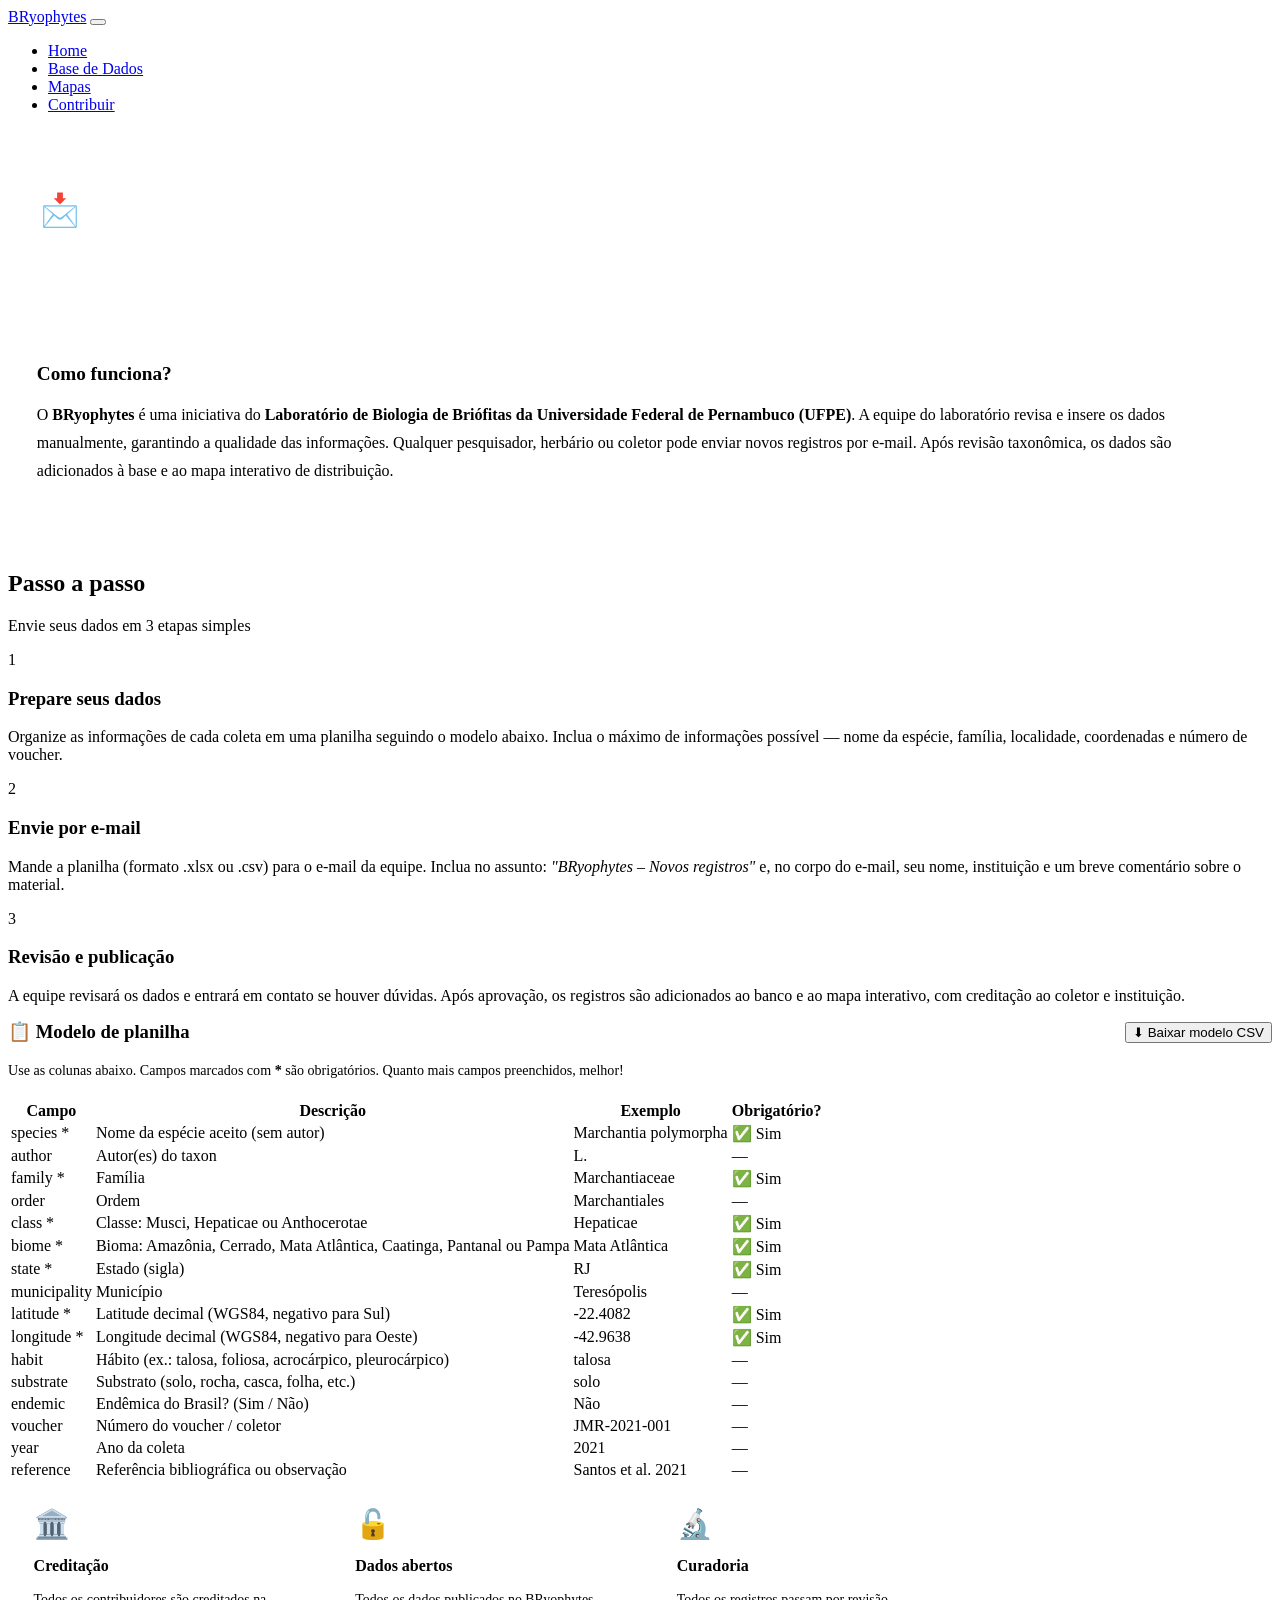
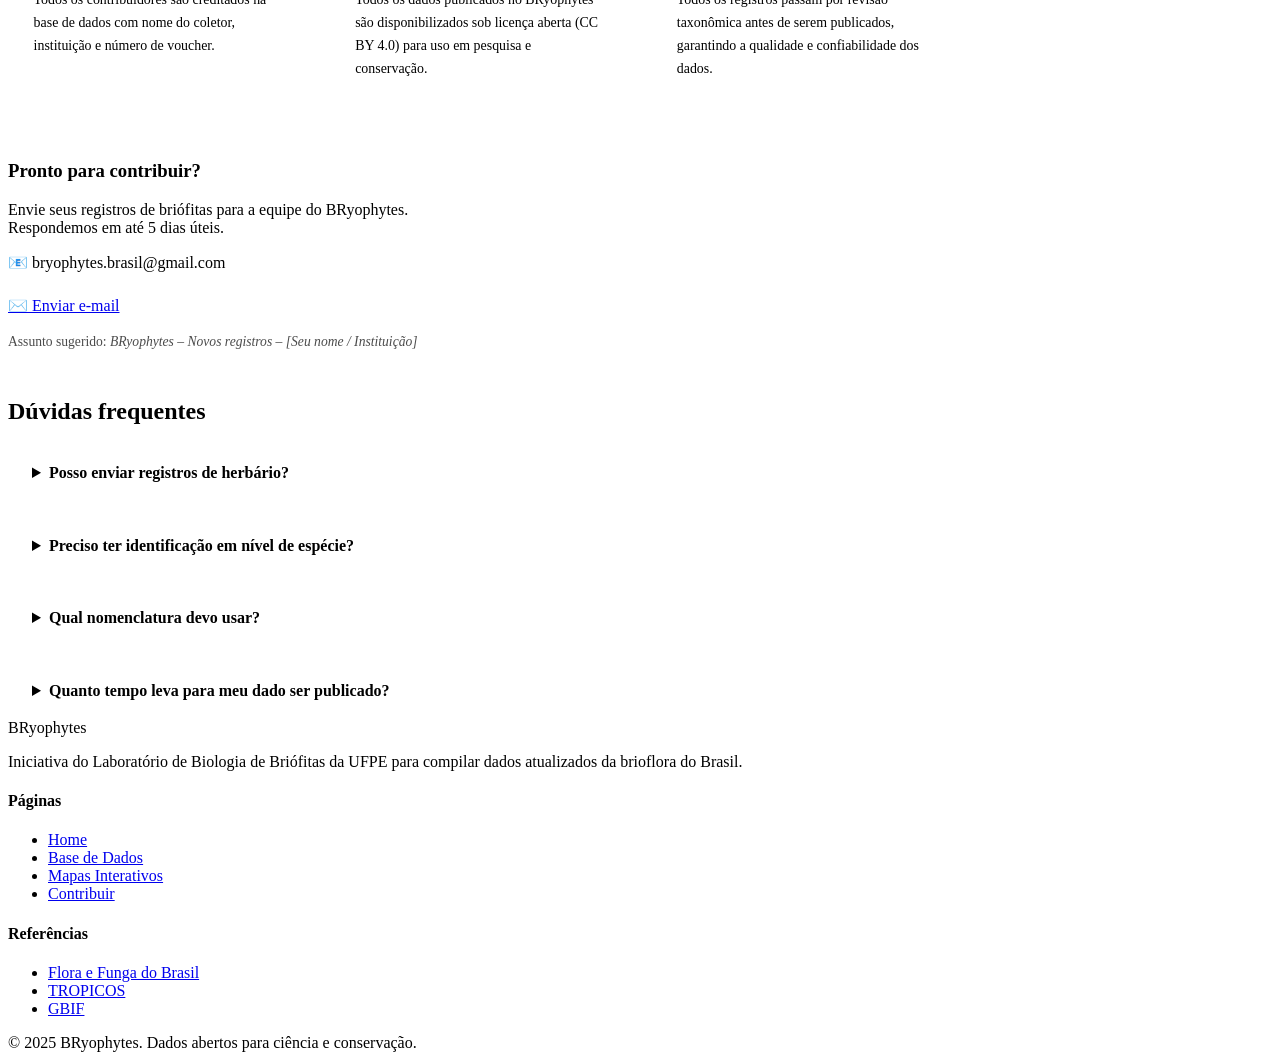
==== CONTRI~1.HTM @ c642d2b9 "Add files via upload" ====
<!DOCTYPE html>
<html lang="pt-BR">
<head>
    <meta charset="UTF-8">
    <meta name="viewport" content="width=device-width, initial-scale=1.0">
    <title>Contribuir — BRyophytes</title>
    <meta name="description" content="Como contribuir com dados de ocorrência de briófitas para o BRyophytes.">
    <link rel="stylesheet" href="css/style.css">
    <link rel="icon" href="data:image/svg+xml,<svg xmlns='http://www.w3.org/2000/svg' viewBox='0 0 100 100'><text y='.9em' font-size='90'>🌿</text></svg>">
</head>
<body>

<!-- NAVIGATION -->
<nav class="navbar">
    <a class="navbar-brand" href="index.html"><span class="br">BR</span>yophytes</a>
    <button class="hamburger" onclick="toggleMenu()" aria-label="Menu">
        <span></span><span></span><span></span>
    </button>
    <ul class="navbar-menu" id="nav-menu">
        <li><a href="index.html">Home</a></li>
        <li><a href="database.html">Base de Dados</a></li>
        <li><a href="maps.html">Mapas</a></li>
        <li><a href="contribute.html" class="active">Contribuir</a></li>
    </ul>
</nav>

<!-- PAGE HEADER -->
<div style="background: linear-gradient(135deg, var(--dark), var(--primary)); color:white; padding: 2.5rem 2rem;">
    <div style="max-width:1200px; margin:0 auto;">
        <h1 style="font-size:2rem; font-weight:800; margin-bottom:0.3rem;">📩 Contribuir com Dados</h1>
        <p style="opacity:0.8; font-size:0.97rem;">Ajude a ampliar a base de dados de briófitas do Brasil</p>
    </div>
</div>

<!-- MAIN CONTENT -->
<div class="section">

    <!-- INTRO -->
    <div style="background: var(--light); border-radius:14px; padding:1.8rem; margin-bottom:2.5rem; border-left:5px solid var(--accent);">
        <h2 style="color:var(--primary); margin-bottom:0.6rem; font-size:1.2rem;">Como funciona?</h2>
        <p style="color:var(--muted); line-height:1.75;">
            O <strong>BRyophytes</strong> é uma iniciativa do <strong>Laboratório de Biologia de Briófitas da Universidade Federal de Pernambuco (UFPE)</strong>.
            A equipe do laboratório revisa e insere os dados manualmente, garantindo a qualidade das informações.
            Qualquer pesquisador, herbário ou coletor pode enviar novos registros por e-mail. Após revisão taxonômica,
            os dados são adicionados à base e ao mapa interativo de distribuição.
        </p>
    </div>

    <!-- STEPS -->
    <div class="section-header">
        <h2 class="section-title">Passo a passo</h2>
        <p class="section-sub">Envie seus dados em 3 etapas simples</p>
    </div>
    <div class="steps-grid">
        <div class="step-card">
            <div class="step-number">1</div>
            <h3>Prepare seus dados</h3>
            <p>Organize as informações de cada coleta em uma planilha seguindo o modelo abaixo. Inclua o máximo de informações possível — nome da espécie, família, localidade, coordenadas e número de voucher.</p>
        </div>
        <div class="step-card">
            <div class="step-number">2</div>
            <h3>Envie por e-mail</h3>
            <p>Mande a planilha (formato .xlsx ou .csv) para o e-mail da equipe. Inclua no assunto: <em>"BRyophytes – Novos registros"</em> e, no corpo do e-mail, seu nome, instituição e um breve comentário sobre o material.</p>
        </div>
        <div class="step-card">
            <div class="step-number">3</div>
            <h3>Revisão e publicação</h3>
            <p>A equipe revisará os dados e entrará em contato se houver dúvidas. Após aprovação, os registros são adicionados ao banco e ao mapa interativo, com creditação ao coletor e instituição.</p>
        </div>
    </div>

    <!-- DATA TEMPLATE -->
    <div class="data-template">
        <div style="display:flex; justify-content:space-between; align-items:center; flex-wrap:wrap; gap:1rem; margin-bottom:1.2rem;">
            <h3 style="margin:0;">📋 Modelo de planilha</h3>
            <button class="btn btn-primary btn-sm" onclick="downloadTemplate()">⬇ Baixar modelo CSV</button>
        </div>
        <p style="color:var(--muted); font-size:0.88rem; margin-bottom:1.2rem;">
            Use as colunas abaixo. Campos marcados com <strong>*</strong> são obrigatórios. Quanto mais campos preenchidos, melhor!
        </p>
        <div style="overflow-x:auto;">
            <table class="template-table">
                <thead>
                    <tr>
                        <th>Campo</th>
                        <th>Descrição</th>
                        <th>Exemplo</th>
                        <th>Obrigatório?</th>
                    </tr>
                </thead>
                <tbody>
                    <tr><td>species *</td><td>Nome da espécie aceito (sem autor)</td><td>Marchantia polymorpha</td><td>✅ Sim</td></tr>
                    <tr><td>author</td><td>Autor(es) do taxon</td><td>L.</td><td>—</td></tr>
                    <tr><td>family *</td><td>Família</td><td>Marchantiaceae</td><td>✅ Sim</td></tr>
                    <tr><td>order</td><td>Ordem</td><td>Marchantiales</td><td>—</td></tr>
                    <tr><td>class *</td><td>Classe: Musci, Hepaticae ou Anthocerotae</td><td>Hepaticae</td><td>✅ Sim</td></tr>
                    <tr><td>biome *</td><td>Bioma: Amazônia, Cerrado, Mata Atlântica, Caatinga, Pantanal ou Pampa</td><td>Mata Atlântica</td><td>✅ Sim</td></tr>
                    <tr><td>state *</td><td>Estado (sigla)</td><td>RJ</td><td>✅ Sim</td></tr>
                    <tr><td>municipality</td><td>Município</td><td>Teresópolis</td><td>—</td></tr>
                    <tr><td>latitude *</td><td>Latitude decimal (WGS84, negativo para Sul)</td><td>-22.4082</td><td>✅ Sim</td></tr>
                    <tr><td>longitude *</td><td>Longitude decimal (WGS84, negativo para Oeste)</td><td>-42.9638</td><td>✅ Sim</td></tr>
                    <tr><td>habit</td><td>Hábito (ex.: talosa, foliosa, acrocárpico, pleurocárpico)</td><td>talosa</td><td>—</td></tr>
                    <tr><td>substrate</td><td>Substrato (solo, rocha, casca, folha, etc.)</td><td>solo</td><td>—</td></tr>
                    <tr><td>endemic</td><td>Endêmica do Brasil? (Sim / Não)</td><td>Não</td><td>—</td></tr>
                    <tr><td>voucher</td><td>Número do voucher / coletor</td><td>JMR-2021-001</td><td>—</td></tr>
                    <tr><td>year</td><td>Ano da coleta</td><td>2021</td><td>—</td></tr>
                    <tr><td>reference</td><td>Referência bibliográfica ou observação</td><td>Santos et al. 2021</td><td>—</td></tr>
                </tbody>
            </table>
        </div>
    </div>

    <!-- DATA POLICIES -->
    <div style="display:grid; grid-template-columns:repeat(auto-fill,minmax(260px,1fr)); gap:1.4rem; margin-bottom:2.5rem;">
        <div style="background:white; border-radius:14px; padding:1.6rem; box-shadow:var(--shadow);">
            <div style="font-size:1.8rem; margin-bottom:0.7rem;">🏛️</div>
            <h3 style="color:var(--primary); margin-bottom:0.5rem; font-size:1rem;">Creditação</h3>
            <p style="color:var(--muted); font-size:0.87rem; line-height:1.65;">Todos os contribuidores são creditados na base de dados com nome do coletor, instituição e número de voucher.</p>
        </div>
        <div style="background:white; border-radius:14px; padding:1.6rem; box-shadow:var(--shadow);">
            <div style="font-size:1.8rem; margin-bottom:0.7rem;">🔓</div>
            <h3 style="color:var(--primary); margin-bottom:0.5rem; font-size:1rem;">Dados abertos</h3>
            <p style="color:var(--muted); font-size:0.87rem; line-height:1.65;">Todos os dados publicados no BRyophytes são disponibilizados sob licença aberta (CC BY 4.0) para uso em pesquisa e conservação.</p>
        </div>
        <div style="background:white; border-radius:14px; padding:1.6rem; box-shadow:var(--shadow);">
            <div style="font-size:1.8rem; margin-bottom:0.7rem;">🔬</div>
            <h3 style="color:var(--primary); margin-bottom:0.5rem; font-size:1rem;">Curadoria</h3>
            <p style="color:var(--muted); font-size:0.87rem; line-height:1.65;">Todos os registros passam por revisão taxonômica antes de serem publicados, garantindo a qualidade e confiabilidade dos dados.</p>
        </div>
    </div>

    <!-- CONTACT BOX -->
    <div class="contact-box">
        <h3>Pronto para contribuir?</h3>
        <p>Envie seus registros de briófitas para a equipe do BRyophytes.<br>
        Respondemos em até 5 dias úteis.</p>
        <div class="contact-email">📧 bryophytes.brasil@gmail.com</div>
        <div style="margin-top:1.5rem;">
            <a href="mailto:bryophytes.brasil@gmail.com?subject=BRyophytes – Novos registros"
               class="btn btn-accent" style="margin-right:0.8rem;">
                ✉️ Enviar e-mail
            </a>
        </div>
        <p style="margin-top:1.2rem; opacity:0.7; font-size:0.85rem;">
            Assunto sugerido: <em>BRyophytes – Novos registros – [Seu nome / Instituição]</em>
        </p>
    </div>

    <!-- FAQ -->
    <div style="margin-top:3rem;">
        <div class="section-header">
            <h2 class="section-title">Dúvidas frequentes</h2>
        </div>
        <div style="display:flex; flex-direction:column; gap:1rem;">
            <details style="background:white; border-radius:12px; padding:1.2rem 1.5rem; box-shadow:var(--shadow); cursor:pointer;">
                <summary style="font-weight:700; color:var(--primary);">Posso enviar registros de herbário?</summary>
                <p style="margin-top:0.8rem; color:var(--muted); font-size:0.9rem; line-height:1.65;">Sim! Registros de herbário são muito bem-vindos. Inclua o nome do herbário, número de tombo e, se possível, coordenadas georreferenciadas. Material sem georreferenciamento pode ser incluído sem coordenadas.</p>
            </details>
            <details style="background:white; border-radius:12px; padding:1.2rem 1.5rem; box-shadow:var(--shadow); cursor:pointer;">
                <summary style="font-weight:700; color:var(--primary);">Preciso ter identificação em nível de espécie?</summary>
                <p style="margin-top:0.8rem; color:var(--muted); font-size:0.9rem; line-height:1.65;">O ideal é ter identificação em espécie, mas registros identificados somente em gênero também são aceitos. Registros duvidosos ou que precisam de confirmação devem ser indicados com uma observação no campo "reference".</p>
            </details>
            <details style="background:white; border-radius:12px; padding:1.2rem 1.5rem; box-shadow:var(--shadow); cursor:pointer;">
                <summary style="font-weight:700; color:var(--primary);">Qual nomenclatura devo usar?</summary>
                <p style="margin-top:0.8rem; color:var(--muted); font-size:0.9rem; line-height:1.65;">Use preferencialmente nomes aceitos segundo o <a href="https://floradobrasil.jbrj.gov.br/" target="_blank" style="color:var(--primary);">Flora e Funga do Brasil</a> ou o <a href="http://www.tropicos.org/" target="_blank" style="color:var(--primary);">TROPICOS</a>. Se usar um sinônimo, indique no campo "reference". A equipe fará a verificação antes de publicar.</p>
            </details>
            <details style="background:white; border-radius:12px; padding:1.2rem 1.5rem; box-shadow:var(--shadow); cursor:pointer;">
                <summary style="font-weight:700; color:var(--primary);">Quanto tempo leva para meu dado ser publicado?</summary>
                <p style="margin-top:0.8rem; color:var(--muted); font-size:0.9rem; line-height:1.65;">Após receber o e-mail, a equipe entra em contato em até 5 dias úteis. Após a revisão e aprovação, os dados são publicados no site na próxima atualização (geralmente semanal ou mensal, dependendo do volume).</p>
            </details>
        </div>
    </div>
</div>

<!-- FOOTER -->
<footer>
    <div class="footer-inner">
        <div class="footer-brand">
            <div class="footer-brand-name"><span class="br">BR</span>yophytes</div>
            <p>Iniciativa do Laboratório de Biologia de Briófitas da UFPE para compilar dados atualizados da brioflora do Brasil.</p>
        </div>
        <div class="footer-col">
            <h4>Páginas</h4>
            <ul>
                <li><a href="index.html">Home</a></li>
                <li><a href="database.html">Base de Dados</a></li>
                <li><a href="maps.html">Mapas Interativos</a></li>
                <li><a href="contribute.html">Contribuir</a></li>
            </ul>
        </div>
        <div class="footer-col">
            <h4>Referências</h4>
            <ul>
                <li><a href="https://floradobrasil.jbrj.gov.br/" target="_blank">Flora e Funga do Brasil</a></li>
                <li><a href="http://www.tropicos.org/" target="_blank">TROPICOS</a></li>
                <li><a href="https://www.gbif.org/" target="_blank">GBIF</a></li>
            </ul>
        </div>
    </div>
    <div class="footer-bottom">
        <span>© 2025 BRyophytes. Dados abertos para ciência e conservação.</span>
    </div>
</footer>

<script>
function toggleMenu() { document.getElementById('nav-menu').classList.toggle('open'); }

function downloadTemplate() {
    const header = 'species,author,family,order,class,biome,state,municipality,latitude,longitude,habit,substrate,endemic,voucher,year,reference';
    const example = 'Marchantia polymorpha,L.,Marchantiaceae,Marchantiales,Hepaticae,Mata Atlântica,RJ,Teresópolis,-22.4082,-42.9638,talosa,solo,Não,EXEMPLO-001,2024,Flora do Brasil 2020';
    const csv = header + '\n' + example + '\n';
    const blob = new Blob([csv], { type: 'text/csv;charset=utf-8;' });
    const url  = URL.createObjectURL(blob);
    const a    = document.createElement('a');
    a.href = url; a.download = 'bryophytes_modelo.csv'; a.click();
    URL.revokeObjectURL(url);
}
</script>
</body>
</html>
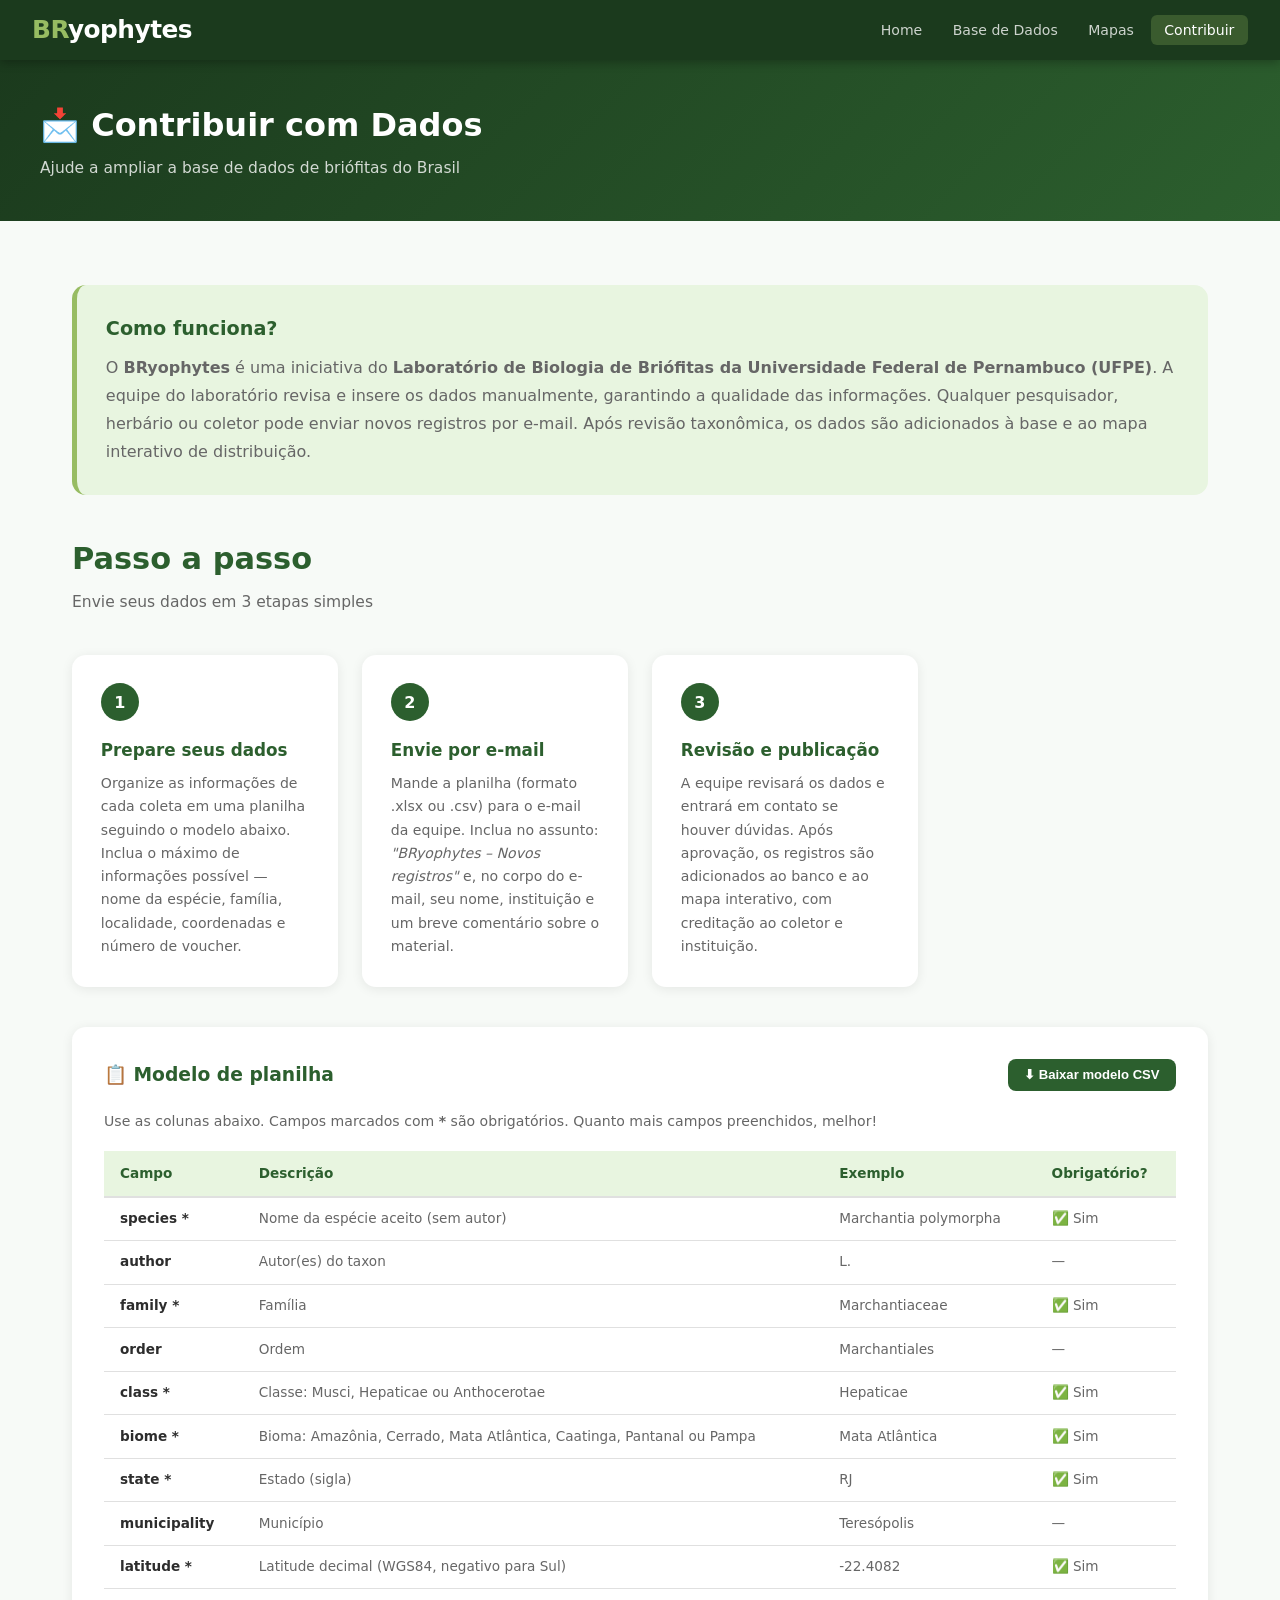
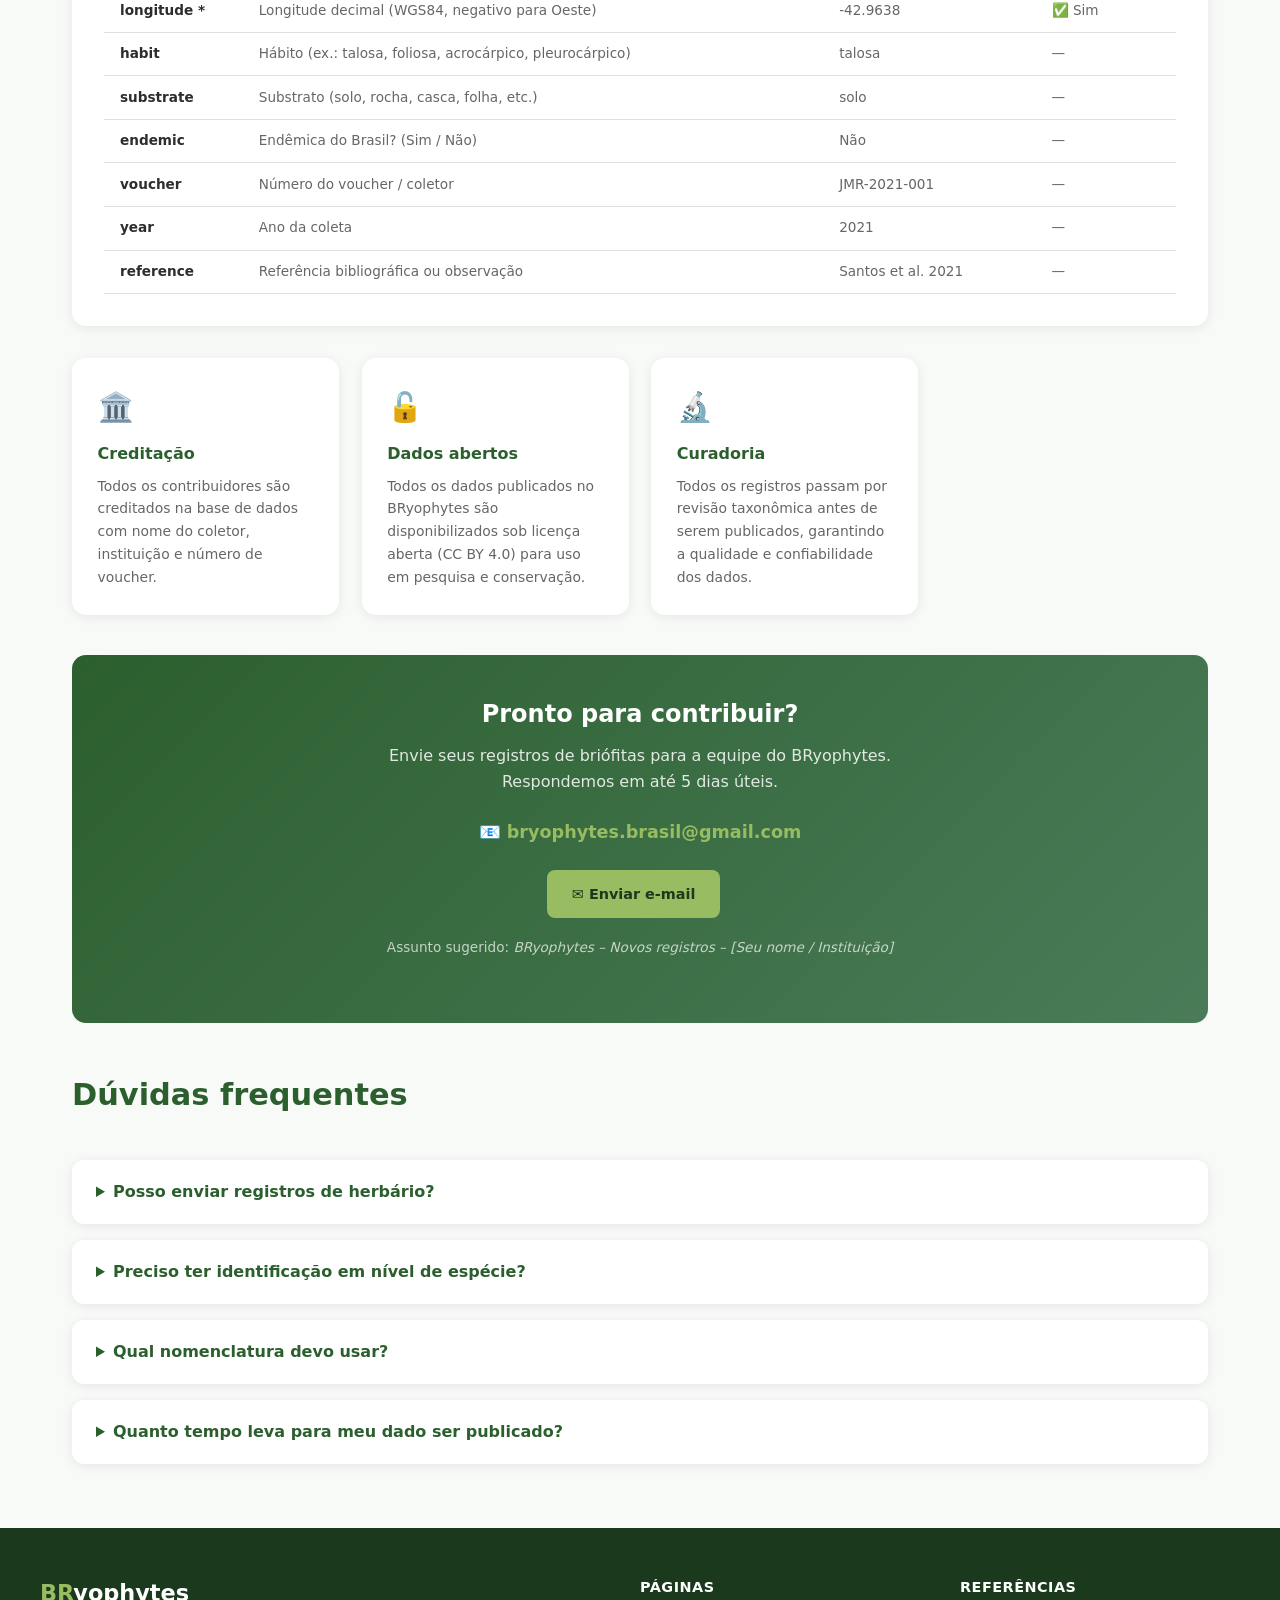
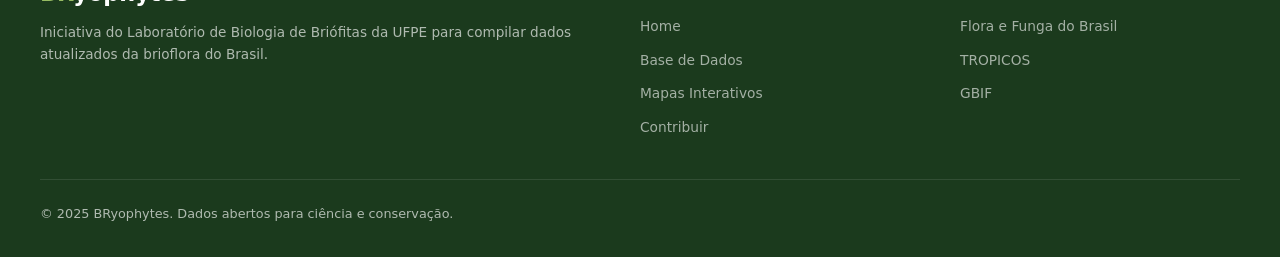
==== commit 9a71bcc8: "Add files via upload" ====
--- a/CONTRI~1.HTM
+++ b/CONTRI~1.HTM
@@ -5,7 +5,7 @@
     <meta name="viewport" content="width=device-width, initial-scale=1.0">
     <title>Contribuir — BRyophytes</title>
     <meta name="description" content="Como contribuir com dados de ocorrência de briófitas para o BRyophytes.">
-    <link rel="stylesheet" href="css/style.css">
+    <link rel="stylesheet" href="style.css">
     <link rel="icon" href="data:image/svg+xml,<svg xmlns='http://www.w3.org/2000/svg' viewBox='0 0 100 100'><text y='.9em' font-size='90'>🌿</text></svg>">
 </head>
 <body>
--- a/style.css
+++ b/style.css
@@ -0,0 +1,545 @@
+/* =============================================
+   BRyophytes - Base de Dados de Briófitas do Brasil
+   Stylesheet compartilhado - GitHub Pages
+   ============================================= */
+
+:root {
+    --primary:   #2C5F2E;
+    --secondary: #4A7C59;
+    --accent:    #97BC62;
+    --light:     #E8F5E0;
+    --dark:      #1B3A1D;
+    --text:      #2d2d2d;
+    --muted:     #666;
+    --border:    #e0e0e0;
+    --white:     #ffffff;
+    --shadow:    0 2px 12px rgba(0,0,0,0.08);
+}
+
+*, *::before, *::after { box-sizing: border-box; margin: 0; padding: 0; }
+
+html { scroll-behavior: smooth; }
+
+body {
+    font-family: 'Segoe UI', system-ui, -apple-system, sans-serif;
+    color: var(--text);
+    background: #f7faf7;
+    line-height: 1.6;
+}
+
+/* ---- NAVIGATION ---- */
+.navbar {
+    background: var(--dark);
+    padding: 0 2rem;
+    display: flex;
+    justify-content: space-between;
+    align-items: center;
+    position: sticky;
+    top: 0;
+    z-index: 1000;
+    box-shadow: 0 2px 10px rgba(0,0,0,0.3);
+    min-height: 60px;
+}
+
+.navbar-brand {
+    font-size: 1.55rem;
+    font-weight: 800;
+    color: var(--white);
+    text-decoration: none;
+    letter-spacing: -0.5px;
+}
+
+.navbar-brand .br { color: var(--accent); }
+
+.navbar-menu {
+    display: flex;
+    gap: 0.2rem;
+    list-style: none;
+}
+
+.navbar-menu a {
+    color: rgba(255,255,255,0.78);
+    text-decoration: none;
+    font-size: 0.88rem;
+    font-weight: 500;
+    padding: 0.45rem 0.85rem;
+    border-radius: 6px;
+    transition: all 0.2s;
+}
+
+.navbar-menu a:hover,
+.navbar-menu a.active {
+    color: var(--white);
+    background: rgba(151,188,98,0.25);
+}
+
+.hamburger { display: none; background: none; border: none; cursor: pointer; }
+.hamburger span { display: block; width: 24px; height: 2px; background: white; margin: 5px 0; border-radius: 2px; }
+
+/* ---- HERO ---- */
+.hero {
+    background: linear-gradient(140deg, var(--dark) 0%, #2C5F2E 55%, #4A7C59 100%);
+    color: white;
+    padding: 5.5rem 2rem 4.5rem;
+    text-align: center;
+    position: relative;
+    overflow: hidden;
+}
+
+.hero::before {
+    content: '';
+    position: absolute;
+    inset: 0;
+    background: url("data:image/svg+xml,%3Csvg width='60' height='60' viewBox='0 0 60 60' xmlns='http://www.w3.org/2000/svg'%3E%3Cg fill='none' fill-rule='evenodd'%3E%3Cg fill='%2397BC62' fill-opacity='0.06'%3E%3Cpath d='M36 34v-4h-2v4h-4v2h4v4h2v-4h4v-2h-4zm0-30V0h-2v4h-4v2h4v4h2V6h4V4h-4zM6 34v-4H4v4H0v2h4v4h2v-4h4v-2H6zM6 4V0H4v4H0v2h4v4h2V6h4V4H6z'/%3E%3C/g%3E%3C/g%3E%3C/svg%3E");
+    opacity: 0.4;
+}
+
+.hero-content { position: relative; z-index: 1; max-width: 750px; margin: 0 auto; }
+
+.hero h1 {
+    font-size: 3.8rem;
+    font-weight: 800;
+    letter-spacing: -1px;
+    margin-bottom: 1rem;
+    line-height: 1.1;
+}
+
+.hero h1 .br { color: var(--accent); }
+
+.hero .tagline {
+    font-size: 1.15rem;
+    opacity: 0.88;
+    max-width: 560px;
+    margin: 0 auto 2rem;
+    line-height: 1.65;
+}
+
+.hero-buttons { display: flex; gap: 1rem; justify-content: center; flex-wrap: wrap; margin-bottom: 3rem; }
+
+.hero-stats {
+    display: flex;
+    gap: 1.5rem;
+    justify-content: center;
+    flex-wrap: wrap;
+    margin-top: 0.5rem;
+}
+
+.stat-card {
+    background: rgba(255,255,255,0.1);
+    border: 1px solid rgba(255,255,255,0.18);
+    border-radius: 14px;
+    padding: 1.3rem 1.8rem;
+    min-width: 140px;
+    backdrop-filter: blur(8px);
+}
+
+.stat-card .number {
+    font-size: 2.1rem;
+    font-weight: 800;
+    color: var(--accent);
+    display: block;
+}
+
+.stat-card .label {
+    font-size: 0.78rem;
+    opacity: 0.75;
+    margin-top: 0.2rem;
+    text-transform: uppercase;
+    letter-spacing: 0.5px;
+}
+
+/* ---- SECTIONS ---- */
+.section { padding: 4rem 2rem; max-width: 1200px; margin: 0 auto; }
+.section-full { padding: 4rem 2rem; background: var(--white); }
+.section-full .inner { max-width: 1200px; margin: 0 auto; }
+
+.section-header { margin-bottom: 2.5rem; }
+.section-title { font-size: 1.9rem; font-weight: 700; color: var(--primary); margin-bottom: 0.4rem; }
+.section-sub { color: var(--muted); font-size: 0.97rem; }
+
+/* ---- BIOMES GRID ---- */
+.biomes-grid {
+    display: grid;
+    grid-template-columns: repeat(auto-fill, minmax(280px, 1fr));
+    gap: 1.4rem;
+}
+
+.biome-card {
+    border-radius: 14px;
+    overflow: hidden;
+    box-shadow: var(--shadow);
+    transition: transform 0.2s, box-shadow 0.2s;
+    text-decoration: none;
+    color: inherit;
+}
+
+.biome-card:hover {
+    transform: translateY(-4px);
+    box-shadow: 0 8px 24px rgba(0,0,0,0.14);
+}
+
+.biome-header {
+    padding: 1.2rem 1.5rem;
+    color: white;
+    font-weight: 700;
+    font-size: 1.05rem;
+    display: flex;
+    align-items: center;
+    gap: 0.6rem;
+}
+
+.biome-header .biome-icon { font-size: 1.4rem; }
+
+.biome-body { padding: 1.1rem 1.5rem; background: var(--white); }
+.biome-body .sp-count { font-size: 1.7rem; font-weight: 800; color: var(--primary); }
+.biome-body .sp-label { font-size: 0.78rem; color: var(--muted); }
+.biome-body .sp-endemic { margin-top: 0.6rem; font-size: 0.82rem; color: var(--secondary); font-weight: 600; }
+
+.bg-amazonia     { background: linear-gradient(135deg, #1B5E20, #2E7D32); }
+.bg-cerrado      { background: linear-gradient(135deg, #795548, #A1887F); }
+.bg-mata         { background: linear-gradient(135deg, #1B5E20, #388E3C); }
+.bg-caatinga     { background: linear-gradient(135deg, #E65100, #FB8C00); }
+.bg-pantanal     { background: linear-gradient(135deg, #01579B, #0288D1); }
+.bg-pampa        { background: linear-gradient(135deg, #33691E, #558B2F); }
+
+/* ---- ABOUT SECTION ---- */
+.about-grid {
+    display: grid;
+    grid-template-columns: 1fr 1fr;
+    gap: 3rem;
+    align-items: center;
+}
+
+.about-text p { color: var(--muted); line-height: 1.75; margin-bottom: 1rem; }
+.about-text p:last-child { margin-bottom: 0; }
+
+.about-features { display: flex; flex-direction: column; gap: 1rem; }
+
+.feature-item {
+    display: flex;
+    gap: 1rem;
+    align-items: flex-start;
+    padding: 1rem 1.2rem;
+    background: var(--light);
+    border-radius: 10px;
+    border-left: 4px solid var(--accent);
+}
+
+.feature-icon { font-size: 1.5rem; flex-shrink: 0; }
+.feature-text strong { display: block; font-weight: 700; color: var(--primary); margin-bottom: 0.15rem; }
+.feature-text span { font-size: 0.85rem; color: var(--muted); }
+
+/* ---- BUTTONS ---- */
+.btn {
+    display: inline-flex;
+    align-items: center;
+    gap: 0.4rem;
+    padding: 0.65rem 1.4rem;
+    border-radius: 8px;
+    font-weight: 600;
+    font-size: 0.9rem;
+    text-decoration: none;
+    cursor: pointer;
+    border: 2px solid transparent;
+    transition: all 0.2s;
+}
+
+.btn-primary { background: var(--primary); color: white; }
+.btn-primary:hover { background: var(--secondary); color: white; }
+
+.btn-accent { background: var(--accent); color: var(--dark); }
+.btn-accent:hover { background: #a8cc70; color: var(--dark); }
+
+.btn-outline { background: transparent; color: white; border-color: rgba(255,255,255,0.6); }
+.btn-outline:hover { background: rgba(255,255,255,0.12); color: white; }
+
+.btn-outline-dark { background: transparent; color: var(--primary); border-color: var(--primary); }
+.btn-outline-dark:hover { background: var(--primary); color: white; }
+
+.btn-sm { padding: 0.4rem 0.9rem; font-size: 0.82rem; }
+
+/* ---- DATABASE PAGE ---- */
+.db-toolbar {
+    background: var(--white);
+    border-radius: 14px;
+    padding: 1.5rem;
+    box-shadow: var(--shadow);
+    margin-bottom: 1.5rem;
+}
+
+.search-input {
+    width: 100%;
+    padding: 0.75rem 1.1rem;
+    border: 2px solid var(--border);
+    border-radius: 10px;
+    font-size: 0.97rem;
+    outline: none;
+    transition: border-color 0.2s;
+    margin-bottom: 1rem;
+    background: #fafafa;
+}
+
+.search-input:focus { border-color: var(--secondary); background: white; }
+
+.filter-row {
+    display: grid;
+    grid-template-columns: repeat(auto-fill, minmax(160px, 1fr));
+    gap: 0.8rem;
+}
+
+.filter-select {
+    padding: 0.55rem 0.9rem;
+    border: 2px solid var(--border);
+    border-radius: 8px;
+    font-size: 0.85rem;
+    outline: none;
+    background: white;
+    cursor: pointer;
+    transition: border-color 0.2s;
+}
+
+.filter-select:focus { border-color: var(--secondary); }
+
+.results-bar {
+    display: flex;
+    justify-content: space-between;
+    align-items: center;
+    margin-bottom: 0.8rem;
+    font-size: 0.87rem;
+    color: var(--muted);
+}
+
+.table-wrap { overflow-x: auto; border-radius: 14px; box-shadow: var(--shadow); }
+
+.sp-table { width: 100%; border-collapse: collapse; background: white; font-size: 0.86rem; }
+
+.sp-table thead th {
+    background: var(--primary);
+    color: white;
+    padding: 0.85rem 1rem;
+    text-align: left;
+    font-weight: 600;
+    white-space: nowrap;
+    cursor: pointer;
+    user-select: none;
+}
+
+.sp-table thead th:hover { background: var(--secondary); }
+.sp-table thead th .sort-icon { opacity: 0.6; margin-left: 0.3rem; font-size: 0.75rem; }
+
+.sp-table tbody td { padding: 0.75rem 1rem; border-bottom: 1px solid #f0f0f0; }
+.sp-table tbody tr:last-child td { border-bottom: none; }
+.sp-table tbody tr:hover td { background: #f4faf4; }
+
+.sp-name { font-style: italic; font-weight: 600; color: var(--primary); }
+
+.badge {
+    display: inline-block;
+    font-size: 0.7rem;
+    font-weight: 700;
+    padding: 0.15rem 0.5rem;
+    border-radius: 4px;
+    text-transform: uppercase;
+    letter-spacing: 0.3px;
+}
+
+.badge-endemic     { background: #FFF9C4; color: #795548; border: 1px solid #F9A825; }
+.badge-not-endemic { background: #ECEFF1; color: #546E7A; }
+.badge-musci       { background: #E8F5E9; color: #2E7D32; }
+.badge-hepaticae   { background: #E3F2FD; color: #1565C0; }
+.badge-anthocerotae{ background: #FCE4EC; color: #880E4F; }
+
+.pagination {
+    display: flex;
+    justify-content: center;
+    gap: 0.4rem;
+    margin-top: 1.5rem;
+    flex-wrap: wrap;
+}
+
+.page-btn {
+    padding: 0.45rem 0.85rem;
+    border: 2px solid var(--border);
+    border-radius: 7px;
+    background: white;
+    cursor: pointer;
+    font-size: 0.85rem;
+    font-weight: 500;
+    transition: all 0.15s;
+}
+
+.page-btn:hover { border-color: var(--primary); color: var(--primary); }
+.page-btn.active { background: var(--primary); color: white; border-color: var(--primary); }
+.page-btn:disabled { opacity: 0.4; cursor: not-allowed; }
+
+/* ---- MAP PAGE ---- */
+#map {
+    width: 100%;
+    height: 560px;
+    border-radius: 14px;
+    overflow: hidden;
+    box-shadow: 0 4px 20px rgba(0,0,0,0.12);
+}
+
+.map-controls {
+    display: flex;
+    gap: 0.6rem;
+    flex-wrap: wrap;
+    margin-bottom: 1rem;
+}
+
+.map-btn {
+    padding: 0.4rem 1rem;
+    border: 2px solid var(--border);
+    border-radius: 20px;
+    background: white;
+    cursor: pointer;
+    font-size: 0.83rem;
+    font-weight: 600;
+    transition: all 0.2s;
+    white-space: nowrap;
+}
+
+.map-btn:hover, .map-btn.active {
+    background: var(--primary);
+    color: white;
+    border-color: var(--primary);
+}
+
+.map-legend {
+    background: white;
+    border-radius: 12px;
+    padding: 1.2rem;
+    box-shadow: var(--shadow);
+    margin-top: 1rem;
+    display: flex;
+    gap: 1.2rem;
+    flex-wrap: wrap;
+    align-items: center;
+}
+
+.legend-item { display: flex; align-items: center; gap: 0.4rem; font-size: 0.82rem; }
+.legend-dot { width: 12px; height: 12px; border-radius: 50%; flex-shrink: 0; }
+
+/* ---- CONTRIBUTE PAGE ---- */
+.steps-grid {
+    display: grid;
+    grid-template-columns: repeat(auto-fill, minmax(260px, 1fr));
+    gap: 1.5rem;
+    margin-bottom: 2.5rem;
+}
+
+.step-card {
+    background: white;
+    border-radius: 14px;
+    padding: 1.8rem;
+    box-shadow: var(--shadow);
+    position: relative;
+}
+
+.step-number {
+    width: 38px; height: 38px;
+    background: var(--primary);
+    color: white;
+    border-radius: 50%;
+    display: flex; align-items: center; justify-content: center;
+    font-weight: 800;
+    font-size: 1rem;
+    margin-bottom: 1rem;
+}
+
+.step-card h3 { font-size: 1.05rem; color: var(--primary); margin-bottom: 0.5rem; }
+.step-card p { font-size: 0.88rem; color: var(--muted); line-height: 1.65; }
+
+.data-template {
+    background: white;
+    border-radius: 14px;
+    padding: 2rem;
+    box-shadow: var(--shadow);
+    margin-bottom: 2rem;
+}
+
+.data-template h3 { color: var(--primary); margin-bottom: 1rem; }
+
+.template-table { width: 100%; border-collapse: collapse; font-size: 0.85rem; }
+.template-table th { background: var(--light); color: var(--primary); padding: 0.7rem 1rem; text-align: left; border-bottom: 2px solid var(--border); }
+.template-table td { padding: 0.65rem 1rem; border-bottom: 1px solid var(--border); color: var(--muted); }
+.template-table td:first-child { font-weight: 600; color: var(--text); }
+
+.contact-box {
+    background: linear-gradient(135deg, var(--primary), var(--secondary));
+    color: white;
+    border-radius: 14px;
+    padding: 2.5rem;
+    text-align: center;
+}
+
+.contact-box h3 { font-size: 1.5rem; margin-bottom: 0.6rem; }
+.contact-box p { opacity: 0.85; margin-bottom: 1.5rem; }
+.contact-email { font-size: 1.1rem; font-weight: 700; color: var(--accent); }
+
+/* ---- FOOTER ---- */
+footer {
+    background: var(--dark);
+    color: rgba(255,255,255,0.65);
+    padding: 3rem 2rem 2rem;
+    margin-top: 0;
+}
+
+.footer-inner {
+    max-width: 1200px;
+    margin: 0 auto;
+    display: grid;
+    grid-template-columns: 2fr 1fr 1fr;
+    gap: 2.5rem;
+    padding-bottom: 2rem;
+    border-bottom: 1px solid rgba(255,255,255,0.1);
+}
+
+.footer-brand-name { font-size: 1.4rem; font-weight: 800; color: white; margin-bottom: 0.6rem; }
+.footer-brand-name .br { color: var(--accent); }
+.footer-brand p { font-size: 0.85rem; line-height: 1.65; }
+
+.footer-col h4 { color: white; font-size: 0.9rem; font-weight: 700; margin-bottom: 0.9rem; text-transform: uppercase; letter-spacing: 0.5px; }
+.footer-col ul { list-style: none; }
+.footer-col ul li { margin-bottom: 0.5rem; }
+.footer-col ul li a { color: rgba(255,255,255,0.6); text-decoration: none; font-size: 0.86rem; transition: color 0.2s; }
+.footer-col ul li a:hover { color: var(--accent); }
+
+.footer-bottom {
+    max-width: 1200px;
+    margin: 1.5rem auto 0;
+    font-size: 0.8rem;
+    display: flex;
+    justify-content: space-between;
+    align-items: center;
+    flex-wrap: wrap;
+    gap: 0.5rem;
+}
+
+/* ---- UTILITIES ---- */
+.text-center { text-align: center; }
+.mt-1 { margin-top: 0.5rem; }
+.mt-2 { margin-top: 1rem; }
+.mt-3 { margin-top: 1.5rem; }
+.mt-4 { margin-top: 2rem; }
+.mb-1 { margin-bottom: 0.5rem; }
+.mb-2 { margin-bottom: 1rem; }
+.tag-row { display: flex; gap: 0.4rem; flex-wrap: wrap; }
+
+/* ---- RESPONSIVE ---- */
+@media (max-width: 900px) {
+    .about-grid { grid-template-columns: 1fr; gap: 2rem; }
+    .footer-inner { grid-template-columns: 1fr 1fr; }
+}
+
+@media (max-width: 650px) {
+    .hero h1 { font-size: 2.6rem; }
+    .navbar { padding: 0 1rem; }
+    .navbar-menu { display: none; flex-direction: column; position: absolute; top: 60px; left: 0; right: 0; background: var(--dark); padding: 1rem; }
+    .navbar-menu.open { display: flex; }
+    .hamburger { display: block; }
+    .footer-inner { grid-template-columns: 1fr; }
+    .section { padding: 3rem 1.2rem; }
+    .hero { padding: 3.5rem 1.2rem 3rem; }
+}
